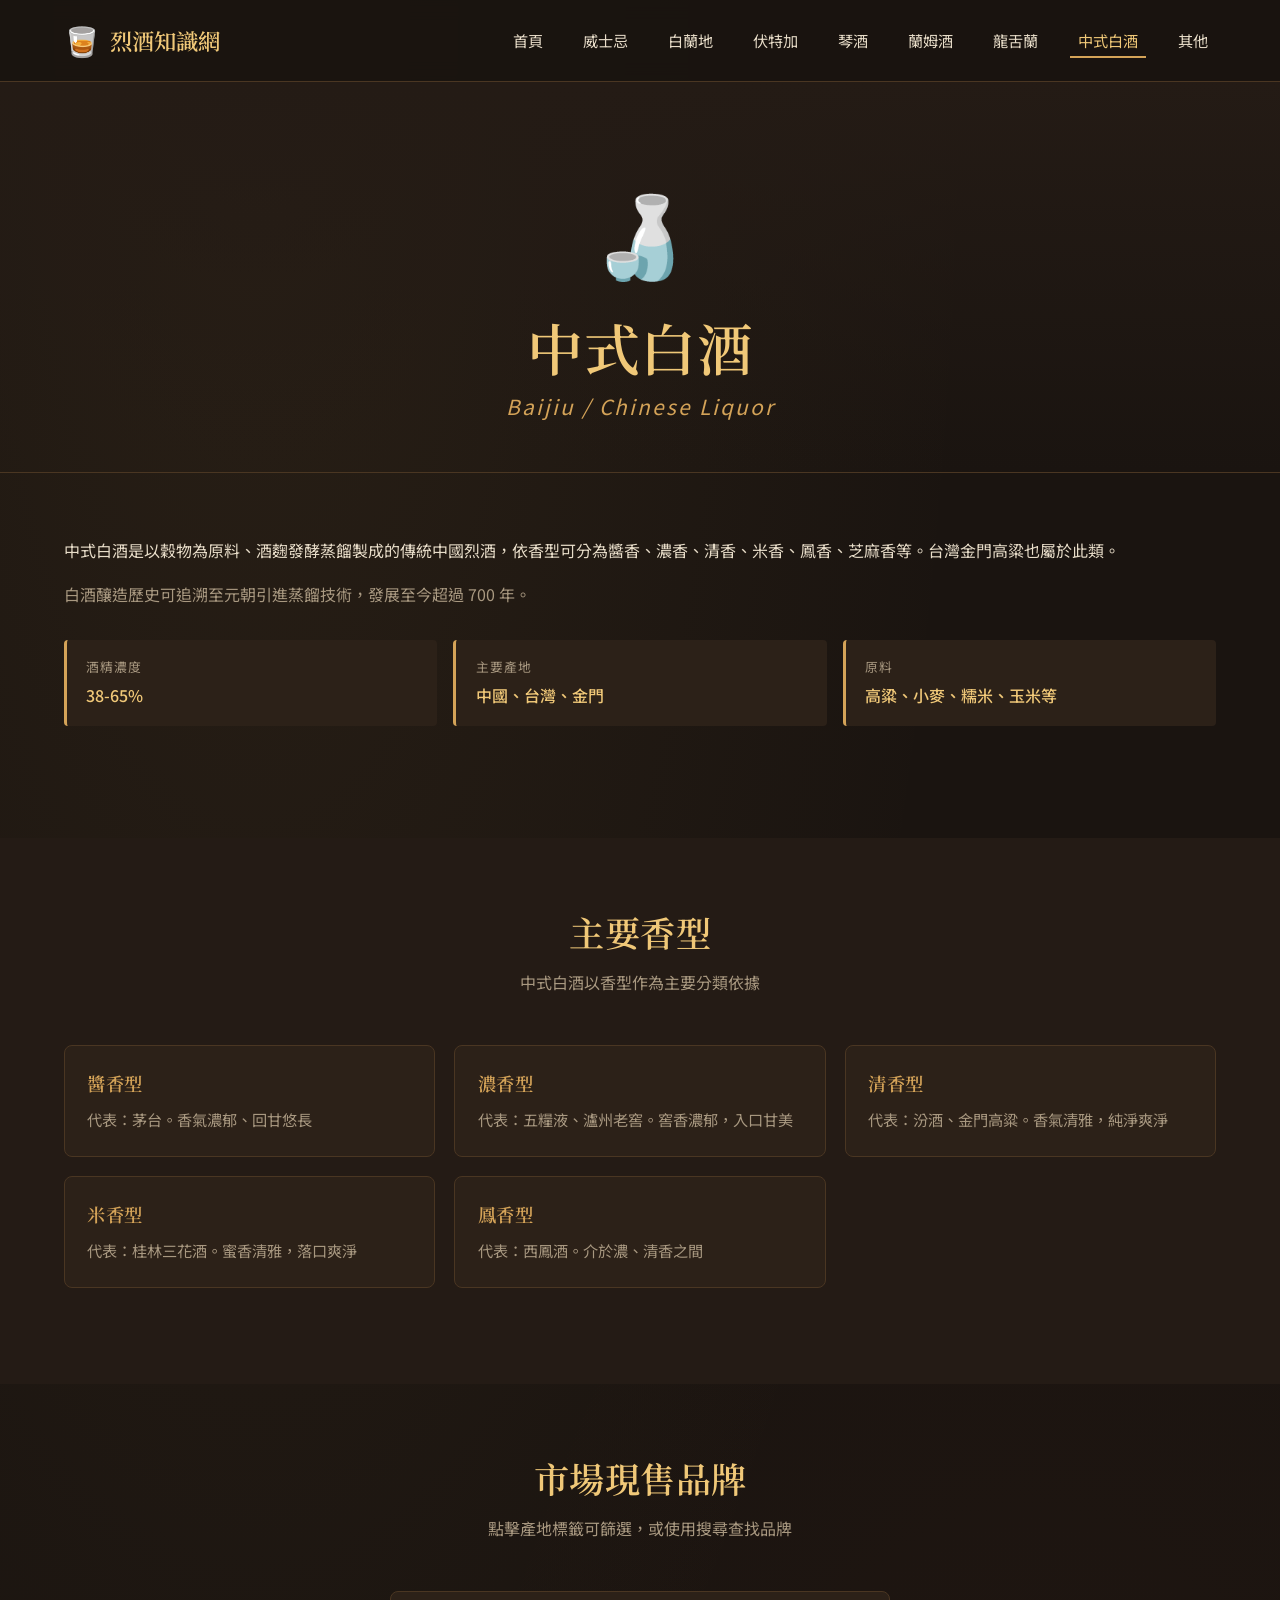
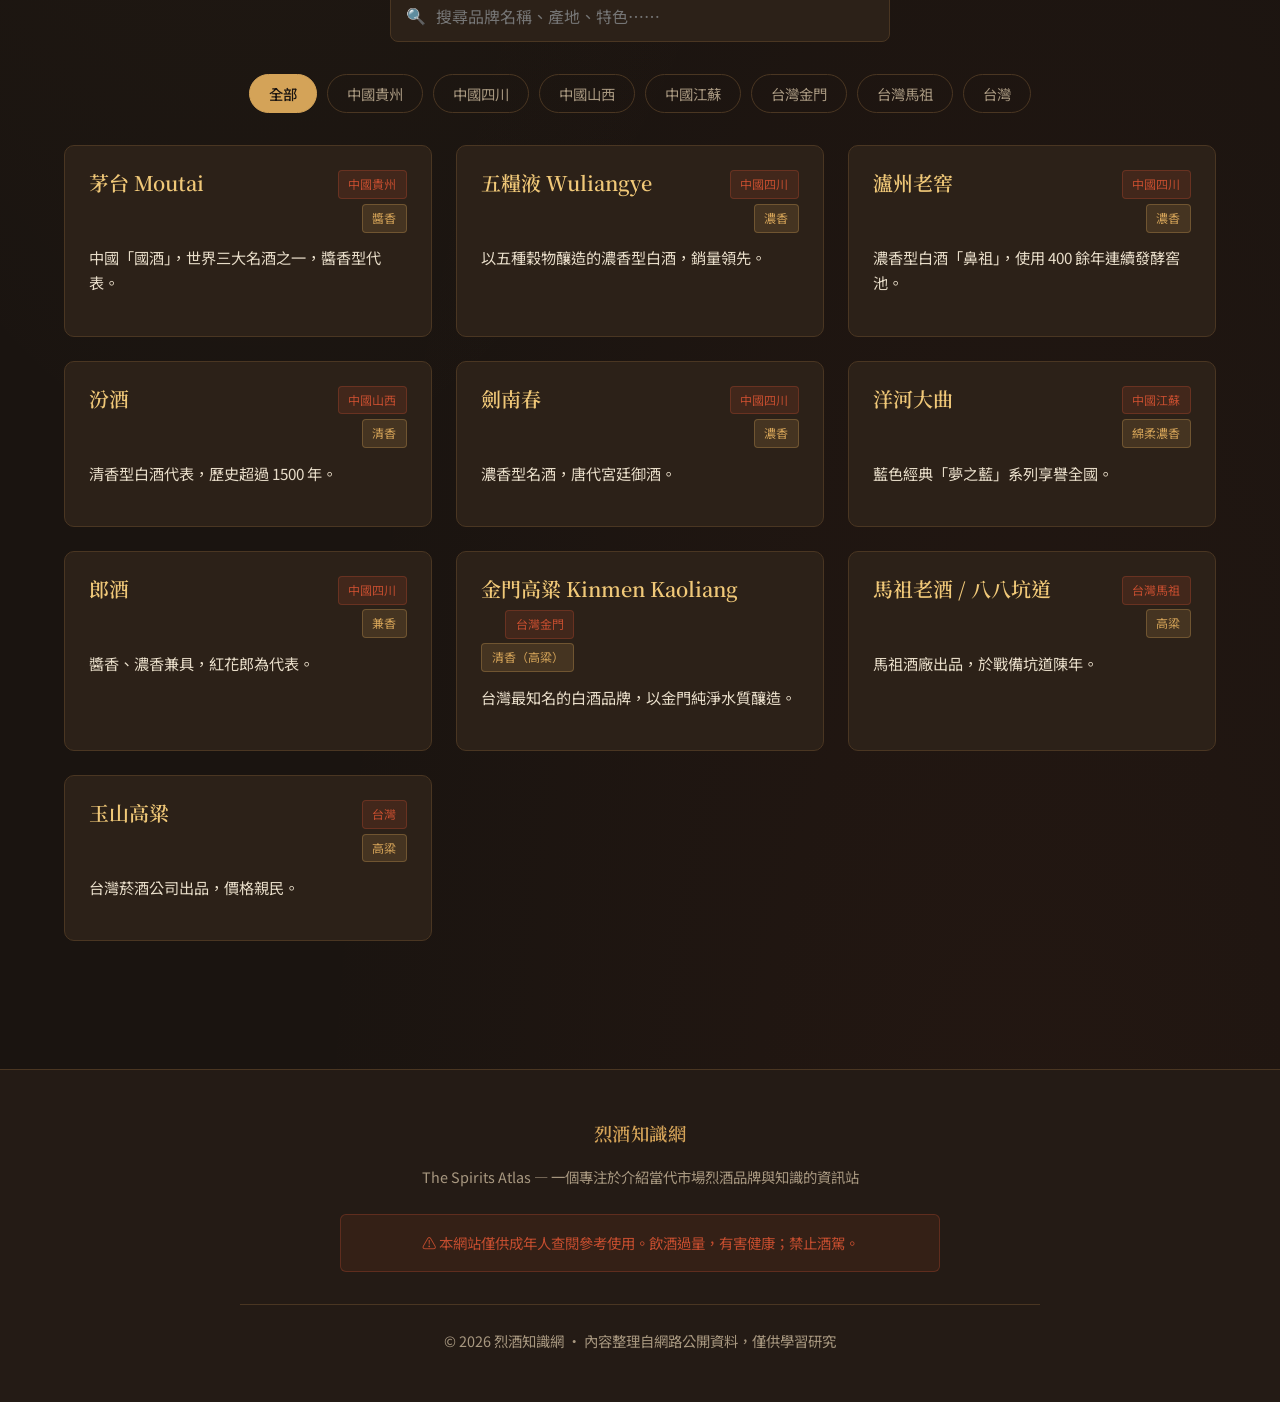
==== pages/baijiu.html @ 6955c588 "重構專案：將 Spring Boot 問卷系統改建為烈酒知識網站 - 移除原本的 Spring Boot 問卷系統 (Quest0618)，包括 Gradle 設定、Java 程式碼 - 改建為純靜態" ====
<!DOCTYPE html>
<html lang="zh-Hant">
<head>
  <meta charset="UTF-8">
  <meta name="viewport" content="width=device-width, initial-scale=1.0">
  <title>中式白酒 Baijiu | 烈酒知識網</title>
  <meta name="description" content="中式白酒完整指南：醬香、濃香、清香等香型，以及茅台、五糧液、金門高粱等品牌介紹。">
  <link rel="preconnect" href="https://fonts.googleapis.com">
  <link rel="preconnect" href="https://fonts.gstatic.com" crossorigin>
  <link href="https://fonts.googleapis.com/css2?family=Noto+Sans+TC:wght@400;500;700&family=Noto+Serif+TC:wght@500;600;700&display=swap" rel="stylesheet">
  <link rel="stylesheet" href="../css/style.css">
</head>
<body data-spirit="baijiu">

  <nav class="navbar">
    <div class="nav-container">
      <a href="../index.html" class="nav-logo">
        <span class="logo-icon">🥃</span>
        <span>烈酒知識網</span>
      </a>
      <ul class="nav-menu">
        <li><a href="../index.html">首頁</a></li>
        <li><a href="whisky.html">威士忌</a></li>
        <li><a href="brandy.html">白蘭地</a></li>
        <li><a href="vodka.html">伏特加</a></li>
        <li><a href="gin.html">琴酒</a></li>
        <li><a href="rum.html">蘭姆酒</a></li>
        <li><a href="tequila.html">龍舌蘭</a></li>
        <li><a href="baijiu.html">中式白酒</a></li>
        <li><a href="others.html">其他</a></li>
      </ul>
    </div>
  </nav>

  <header class="page-header" id="pageHeader"></header>

  <section class="section">
    <div class="container">
      <div id="description"></div>
      <div class="info-grid" id="infoGrid"></div>
    </div>
  </section>

  <section class="section" id="typesSection" style="background:var(--color-bg-soft);">
    <div class="container">
      <h2 class="section-title">主要香型</h2>
      <p class="section-subtitle">中式白酒以香型作為主要分類依據</p>
      <div class="types-list" id="typesList"></div>
    </div>
  </section>

  <section class="section">
    <div class="container">
      <h2 class="section-title">市場現售品牌</h2>
      <p class="section-subtitle">點擊產地標籤可篩選，或使用搜尋查找品牌</p>

      <div class="search-box">
        <input type="text" id="searchInput" placeholder="搜尋品牌名稱、產地、特色⋯⋯">
      </div>

      <div class="filter-bar" id="filterBar"></div>

      <div class="brands-grid" id="brandsGrid"></div>
    </div>
  </section>

  <footer class="footer">
    <div class="footer-content">
      <h4>烈酒知識網</h4>
      <p>The Spirits Atlas — 一個專注於介紹當代市場烈酒品牌與知識的資訊站</p>
      <div class="disclaimer">
        ⚠ 本網站僅供成年人查閱參考使用。飲酒過量，有害健康；禁止酒駕。
      </div>
      <div class="footer-bottom">
        <p>© 2026 烈酒知識網 · 內容整理自網路公開資料，僅供學習研究</p>
      </div>
    </div>
  </footer>

  <button class="back-to-top" id="backToTop" aria-label="返回頂部">↑</button>

  <script src="../data/spirits.js"></script>
  <script src="../js/main.js"></script>
</body>
</html>
---- css/style.css ----
/* ============================================
   烈酒知識網 - 主樣式表
   風格：深色復古、琥珀金色調，呈現精品酒類氛圍
   ============================================ */

:root {
  --color-bg: #1a1410;
  --color-bg-soft: #241b15;
  --color-card: #2c2118;
  --color-card-hover: #36281d;
  --color-border: #4a3622;
  --color-amber: #d4a358;
  --color-amber-light: #f0c878;
  --color-amber-dark: #a17a3b;
  --color-text: #e8ddc9;
  --color-text-muted: #a89880;
  --color-accent: #c44d2f;
  --shadow-soft: 0 4px 20px rgba(0, 0, 0, 0.4);
  --shadow-strong: 0 10px 40px rgba(0, 0, 0, 0.6);
  --font-serif: "Noto Serif TC", "Georgia", serif;
  --font-sans: "Noto Sans TC", "Helvetica Neue", Arial, sans-serif;
}

* {
  margin: 0;
  padding: 0;
  box-sizing: border-box;
}

html {
  scroll-behavior: smooth;
}

body {
  font-family: var(--font-sans);
  background-color: var(--color-bg);
  background-image:
    radial-gradient(at 20% 0%, rgba(212, 163, 88, 0.08) 0px, transparent 50%),
    radial-gradient(at 80% 100%, rgba(196, 77, 47, 0.06) 0px, transparent 50%);
  color: var(--color-text);
  line-height: 1.7;
  min-height: 100vh;
}

/* ============================================
   排版
   ============================================ */
h1, h2, h3, h4 {
  font-family: var(--font-serif);
  font-weight: 600;
  color: var(--color-amber-light);
  letter-spacing: 0.5px;
}

h1 { font-size: clamp(2rem, 5vw, 3.5rem); line-height: 1.2; }
h2 { font-size: clamp(1.5rem, 3vw, 2.2rem); margin-bottom: 1rem; }
h3 { font-size: 1.4rem; margin-bottom: 0.5rem; }
h4 { font-size: 1.15rem; color: var(--color-amber); }

p { margin-bottom: 1rem; color: var(--color-text); }

a {
  color: var(--color-amber);
  text-decoration: none;
  transition: color 0.3s ease;
}

a:hover { color: var(--color-amber-light); }

/* ============================================
   頂部導覽列
   ============================================ */
.navbar {
  position: sticky;
  top: 0;
  z-index: 100;
  background: rgba(26, 20, 16, 0.92);
  backdrop-filter: blur(10px);
  border-bottom: 1px solid var(--color-border);
  padding: 1rem 0;
}

.nav-container {
  max-width: 1200px;
  margin: 0 auto;
  padding: 0 1.5rem;
  display: flex;
  justify-content: space-between;
  align-items: center;
  flex-wrap: wrap;
  gap: 1rem;
}

.nav-logo {
  display: flex;
  align-items: center;
  gap: 0.6rem;
  font-family: var(--font-serif);
  font-size: 1.4rem;
  font-weight: 600;
  color: var(--color-amber-light);
}

.nav-logo .logo-icon {
  font-size: 1.8rem;
}

.nav-menu {
  display: flex;
  gap: 1.5rem;
  list-style: none;
  flex-wrap: wrap;
}

.nav-menu a {
  color: var(--color-text);
  font-size: 0.95rem;
  padding: 0.3rem 0.5rem;
  border-bottom: 2px solid transparent;
  transition: all 0.3s ease;
}

.nav-menu a:hover,
.nav-menu a.active {
  color: var(--color-amber-light);
  border-bottom-color: var(--color-amber);
}

/* ============================================
   英雄區塊（首頁）
   ============================================ */
.hero {
  padding: 6rem 1.5rem 4rem;
  text-align: center;
  max-width: 1100px;
  margin: 0 auto;
}

.hero-subtitle {
  display: inline-block;
  color: var(--color-amber);
  font-size: 0.9rem;
  letter-spacing: 3px;
  text-transform: uppercase;
  margin-bottom: 1rem;
}

.hero h1 {
  margin-bottom: 1.5rem;
}

.hero-divider {
  width: 80px;
  height: 2px;
  background: linear-gradient(90deg, transparent, var(--color-amber), transparent);
  margin: 1.5rem auto;
}

.hero-description {
  font-size: 1.1rem;
  max-width: 720px;
  margin: 0 auto;
  color: var(--color-text-muted);
}

/* ============================================
   通用容器
   ============================================ */
.container {
  max-width: 1200px;
  margin: 0 auto;
  padding: 0 1.5rem;
}

.section {
  padding: 4rem 1.5rem;
}

.section-title {
  text-align: center;
  margin-bottom: 0.5rem;
}

.section-subtitle {
  text-align: center;
  color: var(--color-text-muted);
  margin-bottom: 3rem;
}

/* ============================================
   類別卡片網格（首頁）
   ============================================ */
.category-grid {
  display: grid;
  grid-template-columns: repeat(auto-fit, minmax(280px, 1fr));
  gap: 1.8rem;
  max-width: 1200px;
  margin: 0 auto;
}

.category-card {
  background: linear-gradient(145deg, var(--color-card), var(--color-bg-soft));
  border: 1px solid var(--color-border);
  border-radius: 12px;
  padding: 2.2rem 1.8rem;
  text-align: center;
  cursor: pointer;
  transition: all 0.4s cubic-bezier(0.2, 0.8, 0.2, 1);
  display: block;
  color: var(--color-text);
  position: relative;
  overflow: hidden;
}

.category-card::before {
  content: '';
  position: absolute;
  top: 0;
  left: -100%;
  width: 100%;
  height: 100%;
  background: linear-gradient(90deg, transparent, rgba(212, 163, 88, 0.08), transparent);
  transition: left 0.6s ease;
}

.category-card:hover::before {
  left: 100%;
}

.category-card:hover {
  transform: translateY(-6px);
  border-color: var(--color-amber);
  box-shadow: var(--shadow-strong);
}

.category-icon {
  font-size: 3.5rem;
  margin-bottom: 1rem;
  display: block;
}

.category-card h3 {
  color: var(--color-amber-light);
  font-size: 1.5rem;
  margin-bottom: 0.3rem;
}

.category-card .category-en {
  color: var(--color-text-muted);
  font-style: italic;
  font-size: 0.9rem;
  margin-bottom: 1rem;
  display: block;
}

.category-card p {
  font-size: 0.95rem;
  color: var(--color-text);
  margin-bottom: 0;
}

/* ============================================
   詳細頁面 - 頁首
   ============================================ */
.page-header {
  text-align: center;
  padding: 5rem 1.5rem 3rem;
  border-bottom: 1px solid var(--color-border);
  background: linear-gradient(180deg, var(--color-bg-soft) 0%, transparent 100%);
}

.page-header .icon-large {
  font-size: 5rem;
  display: block;
  margin-bottom: 1rem;
}

.page-header h1 {
  margin-bottom: 0.5rem;
}

.page-header .name-en {
  color: var(--color-amber);
  font-style: italic;
  font-size: 1.3rem;
  letter-spacing: 2px;
}

/* ============================================
   資料表格
   ============================================ */
.info-grid {
  display: grid;
  grid-template-columns: repeat(auto-fit, minmax(220px, 1fr));
  gap: 1rem;
  margin: 2rem 0 3rem;
}

.info-cell {
  background: var(--color-card);
  border-left: 3px solid var(--color-amber);
  padding: 1rem 1.2rem;
  border-radius: 4px;
}

.info-cell .label {
  font-size: 0.8rem;
  color: var(--color-text-muted);
  text-transform: uppercase;
  letter-spacing: 1px;
  margin-bottom: 0.3rem;
}

.info-cell .value {
  color: var(--color-amber-light);
  font-weight: 500;
  font-size: 1rem;
}

/* ============================================
   類型/品牌列表
   ============================================ */
.types-list {
  display: grid;
  grid-template-columns: repeat(auto-fit, minmax(280px, 1fr));
  gap: 1.2rem;
  margin: 2rem 0;
}

.type-item {
  background: var(--color-card);
  border: 1px solid var(--color-border);
  border-radius: 8px;
  padding: 1.4rem;
  transition: all 0.3s ease;
}

.type-item:hover {
  border-color: var(--color-amber);
  transform: translateY(-2px);
}

.type-item h4 {
  margin-bottom: 0.5rem;
}

.type-item p {
  margin-bottom: 0;
  font-size: 0.95rem;
  color: var(--color-text-muted);
}

/* ============================================
   品牌卡片
   ============================================ */
.brands-section {
  margin-top: 3rem;
}

.brands-grid {
  display: grid;
  grid-template-columns: repeat(auto-fill, minmax(300px, 1fr));
  gap: 1.5rem;
  margin-top: 2rem;
}

.brand-card {
  background: var(--color-card);
  border: 1px solid var(--color-border);
  border-radius: 10px;
  padding: 1.5rem;
  transition: all 0.3s ease;
  position: relative;
}

.brand-card:hover {
  background: var(--color-card-hover);
  border-color: var(--color-amber);
  transform: translateY(-3px);
  box-shadow: var(--shadow-soft);
}

.brand-card-header {
  display: flex;
  justify-content: space-between;
  align-items: flex-start;
  margin-bottom: 0.8rem;
  gap: 0.5rem;
  flex-wrap: wrap;
}

.brand-name {
  color: var(--color-amber-light);
  font-family: var(--font-serif);
  font-size: 1.25rem;
  font-weight: 600;
  line-height: 1.3;
}

.brand-tags {
  display: flex;
  flex-direction: column;
  gap: 0.3rem;
  align-items: flex-end;
}

.brand-tag {
  background: rgba(212, 163, 88, 0.15);
  color: var(--color-amber);
  font-size: 0.75rem;
  padding: 0.2rem 0.6rem;
  border-radius: 4px;
  border: 1px solid rgba(212, 163, 88, 0.3);
  white-space: nowrap;
}

.brand-tag.country {
  background: rgba(196, 77, 47, 0.15);
  color: var(--color-accent);
  border-color: rgba(196, 77, 47, 0.3);
}

.brand-desc {
  font-size: 0.95rem;
  color: var(--color-text);
  line-height: 1.65;
}

/* ============================================
   篩選/搜尋區
   ============================================ */
.filter-bar {
  display: flex;
  flex-wrap: wrap;
  gap: 0.6rem;
  justify-content: center;
  margin: 2rem 0;
}

.filter-btn {
  background: transparent;
  border: 1px solid var(--color-border);
  color: var(--color-text-muted);
  padding: 0.5rem 1.2rem;
  border-radius: 20px;
  cursor: pointer;
  font-size: 0.9rem;
  font-family: inherit;
  transition: all 0.3s ease;
}

.filter-btn:hover {
  border-color: var(--color-amber);
  color: var(--color-amber-light);
}

.filter-btn.active {
  background: var(--color-amber);
  color: var(--color-bg);
  border-color: var(--color-amber);
  font-weight: 500;
}

.search-box {
  max-width: 500px;
  margin: 0 auto 2rem;
  position: relative;
}

.search-box input {
  width: 100%;
  background: var(--color-card);
  border: 1px solid var(--color-border);
  color: var(--color-text);
  padding: 0.8rem 1rem 0.8rem 2.8rem;
  border-radius: 8px;
  font-family: inherit;
  font-size: 1rem;
  transition: border-color 0.3s ease;
}

.search-box input:focus {
  outline: none;
  border-color: var(--color-amber);
}

.search-box::before {
  content: '🔍';
  position: absolute;
  left: 1rem;
  top: 50%;
  transform: translateY(-50%);
  pointer-events: none;
}

/* ============================================
   等級表（白蘭地）
   ============================================ */
.grade-table {
  width: 100%;
  border-collapse: collapse;
  margin: 2rem 0;
  background: var(--color-card);
  border-radius: 8px;
  overflow: hidden;
}

.grade-table th,
.grade-table td {
  padding: 1rem 1.2rem;
  text-align: left;
  border-bottom: 1px solid var(--color-border);
}

.grade-table th {
  background: var(--color-bg-soft);
  color: var(--color-amber);
  font-weight: 600;
  letter-spacing: 1px;
}

.grade-table td {
  color: var(--color-text);
}

.grade-table tr:last-child td {
  border-bottom: none;
}

.grade-table tr:hover td {
  background: var(--color-card-hover);
}

/* ============================================
   提示橫幅
   ============================================ */
.notice-banner {
  background: linear-gradient(90deg, rgba(196, 77, 47, 0.1), rgba(212, 163, 88, 0.05));
  border-left: 4px solid var(--color-accent);
  padding: 1rem 1.5rem;
  border-radius: 6px;
  margin: 2rem 0;
  font-size: 0.95rem;
  color: var(--color-text);
}

.notice-banner strong {
  color: var(--color-accent);
}

/* ============================================
   頁尾
   ============================================ */
.footer {
  background: var(--color-bg-soft);
  border-top: 1px solid var(--color-border);
  padding: 3rem 1.5rem 2rem;
  margin-top: 4rem;
  text-align: center;
}

.footer-content {
  max-width: 800px;
  margin: 0 auto;
}

.footer h4 {
  margin-bottom: 1rem;
}

.footer p {
  color: var(--color-text-muted);
  font-size: 0.9rem;
}

.footer .disclaimer {
  background: rgba(196, 77, 47, 0.1);
  border: 1px solid rgba(196, 77, 47, 0.3);
  border-radius: 6px;
  padding: 1rem;
  margin: 1.5rem auto;
  max-width: 600px;
  color: var(--color-accent);
  font-size: 0.9rem;
}

.footer-bottom {
  margin-top: 2rem;
  padding-top: 1.5rem;
  border-top: 1px solid var(--color-border);
  font-size: 0.85rem;
  color: var(--color-text-muted);
}

/* ============================================
   響應式
   ============================================ */
@media (max-width: 768px) {
  .nav-menu {
    gap: 0.8rem;
    font-size: 0.85rem;
  }
  .nav-menu a {
    font-size: 0.85rem;
  }
  .nav-logo { font-size: 1.2rem; }
  .hero { padding: 3rem 1rem 2rem; }
  .brands-grid {
    grid-template-columns: 1fr;
  }
  .info-grid {
    grid-template-columns: 1fr;
  }
}

/* ============================================
   動畫
   ============================================ */
@keyframes fadeIn {
  from {
    opacity: 0;
    transform: translateY(20px);
  }
  to {
    opacity: 1;
    transform: translateY(0);
  }
}

.fade-in {
  animation: fadeIn 0.6s ease-out;
}

.fade-in-delay-1 { animation-delay: 0.1s; animation-fill-mode: both; }
.fade-in-delay-2 { animation-delay: 0.2s; animation-fill-mode: both; }
.fade-in-delay-3 { animation-delay: 0.3s; animation-fill-mode: both; }

/* ============================================
   返回頂部按鈕
   ============================================ */
.back-to-top {
  position: fixed;
  bottom: 2rem;
  right: 2rem;
  width: 48px;
  height: 48px;
  background: var(--color-amber);
  color: var(--color-bg);
  border: none;
  border-radius: 50%;
  cursor: pointer;
  font-size: 1.3rem;
  opacity: 0;
  pointer-events: none;
  transition: all 0.3s ease;
  box-shadow: var(--shadow-soft);
  z-index: 99;
}

.back-to-top.visible {
  opacity: 1;
  pointer-events: auto;
}

.back-to-top:hover {
  background: var(--color-amber-light);
  transform: translateY(-3px);
}
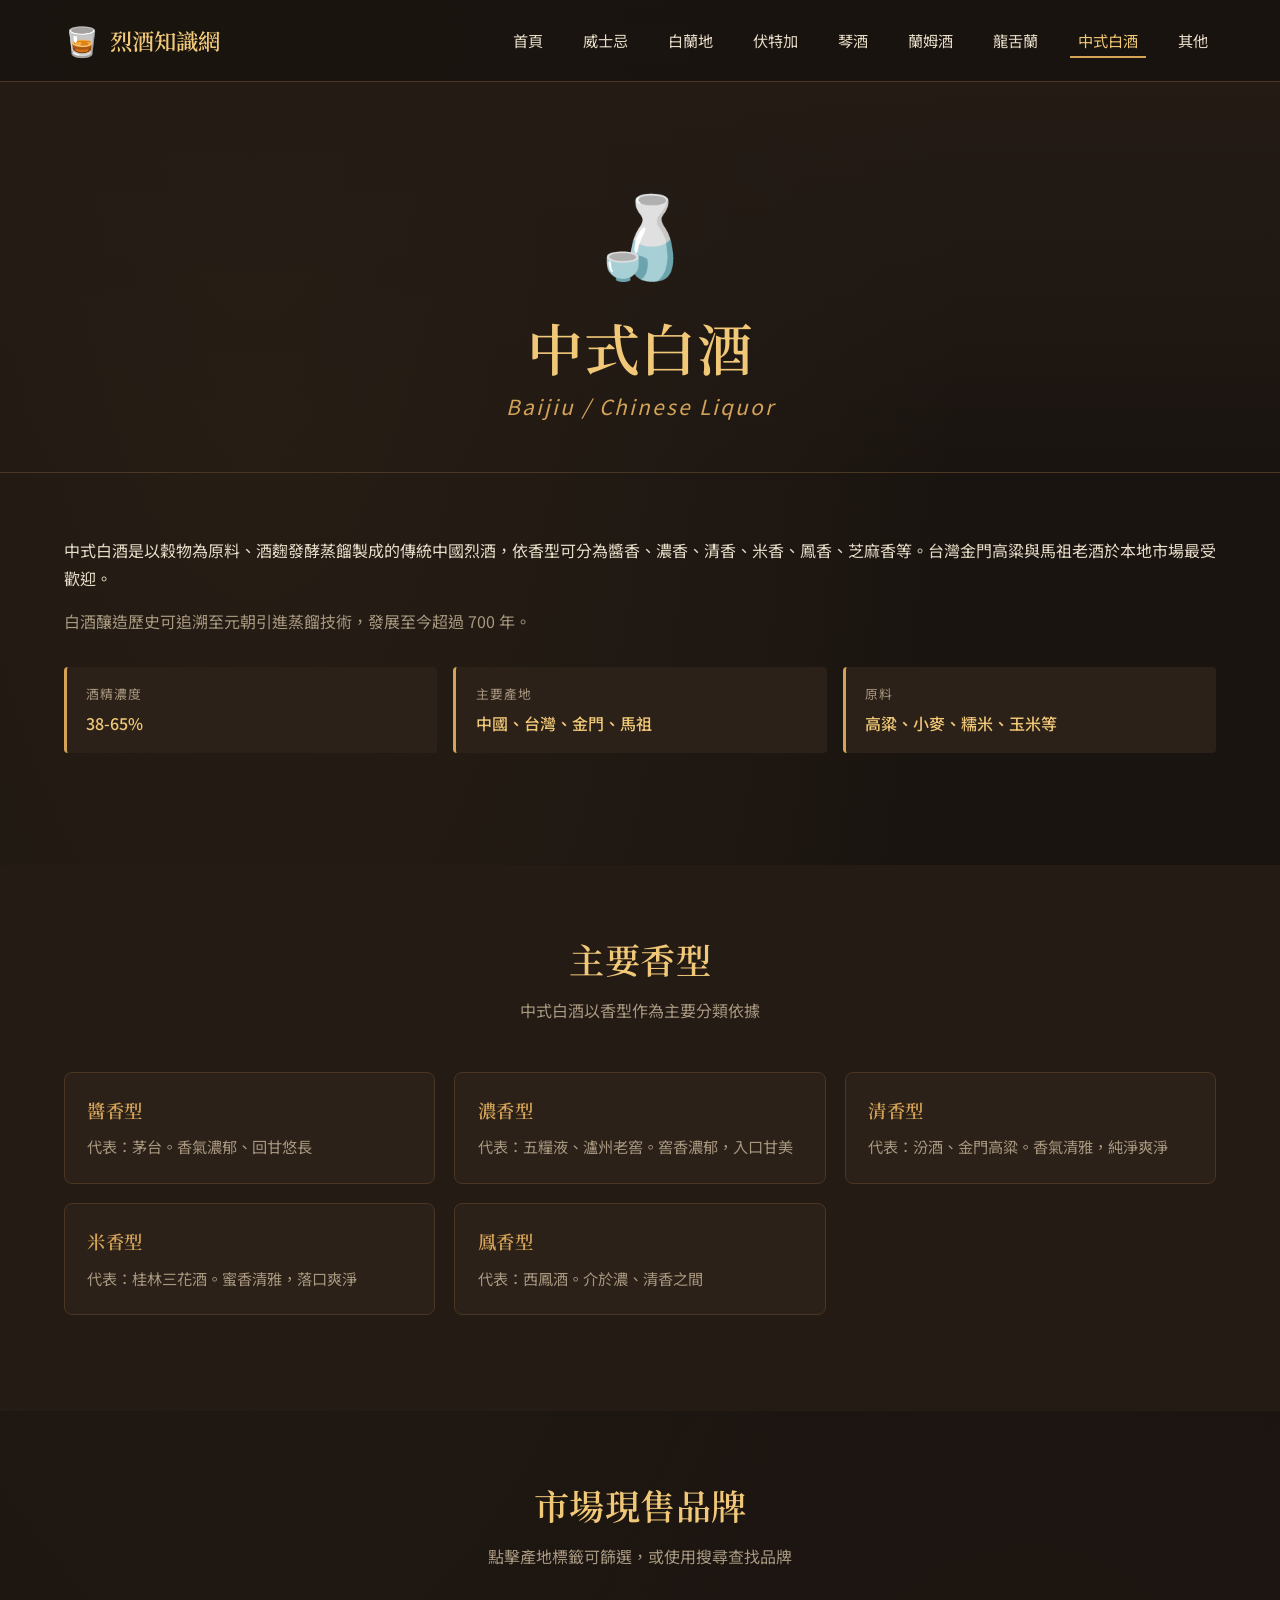
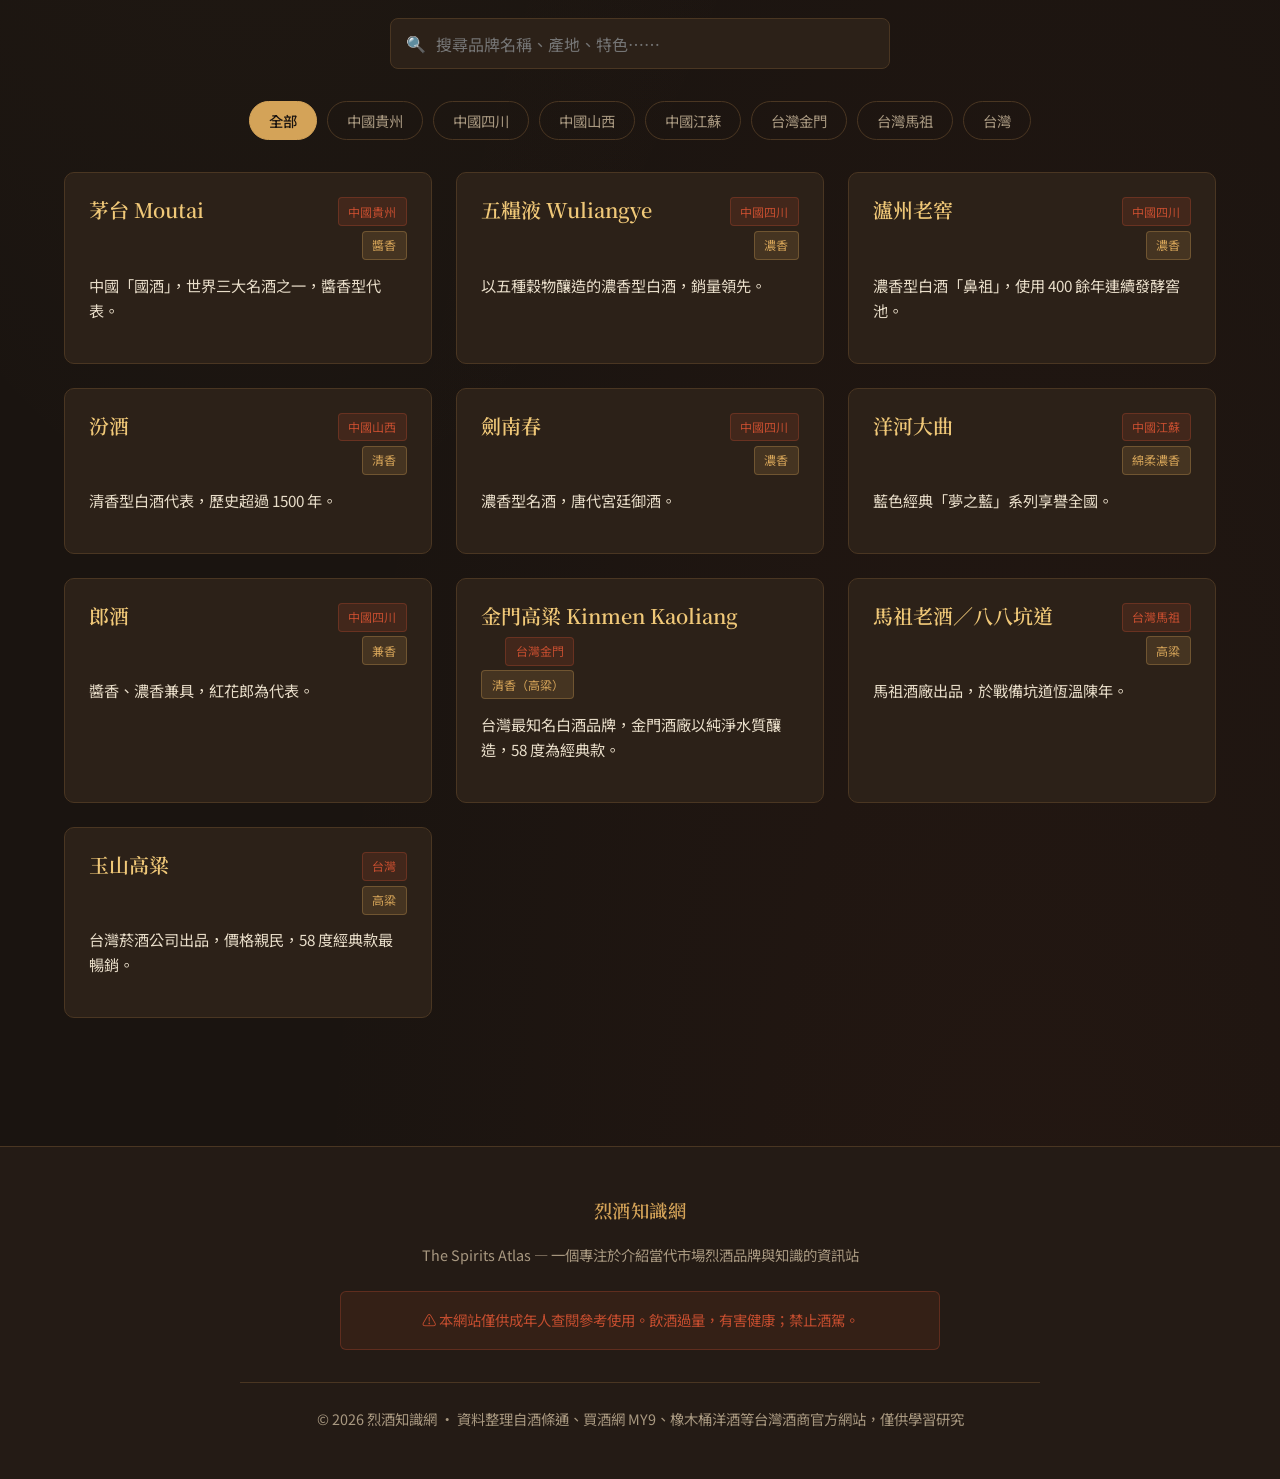
==== commit 2252ef80: "依台灣酒商網站資料補強烈酒品牌清單 資料來源：酒條通 609、買酒網 MY9、橡木桶洋酒 drinks.com.tw、酒如坊等 台灣主要酒類零售商官方網站。  主要新增/更新： - 威士忌：新增蘇格登" ====
--- a/pages/baijiu.html
+++ b/pages/baijiu.html
@@ -72,7 +72,7 @@
         ⚠ 本網站僅供成年人查閱參考使用。飲酒過量，有害健康；禁止酒駕。
       </div>
       <div class="footer-bottom">
-        <p>© 2026 烈酒知識網 · 內容整理自網路公開資料，僅供學習研究</p>
+        <p>© 2026 烈酒知識網 · 資料整理自酒條通、買酒網 MY9、橡木桶洋酒等台灣酒商官方網站，僅供學習研究</p>
       </div>
     </div>
   </footer>
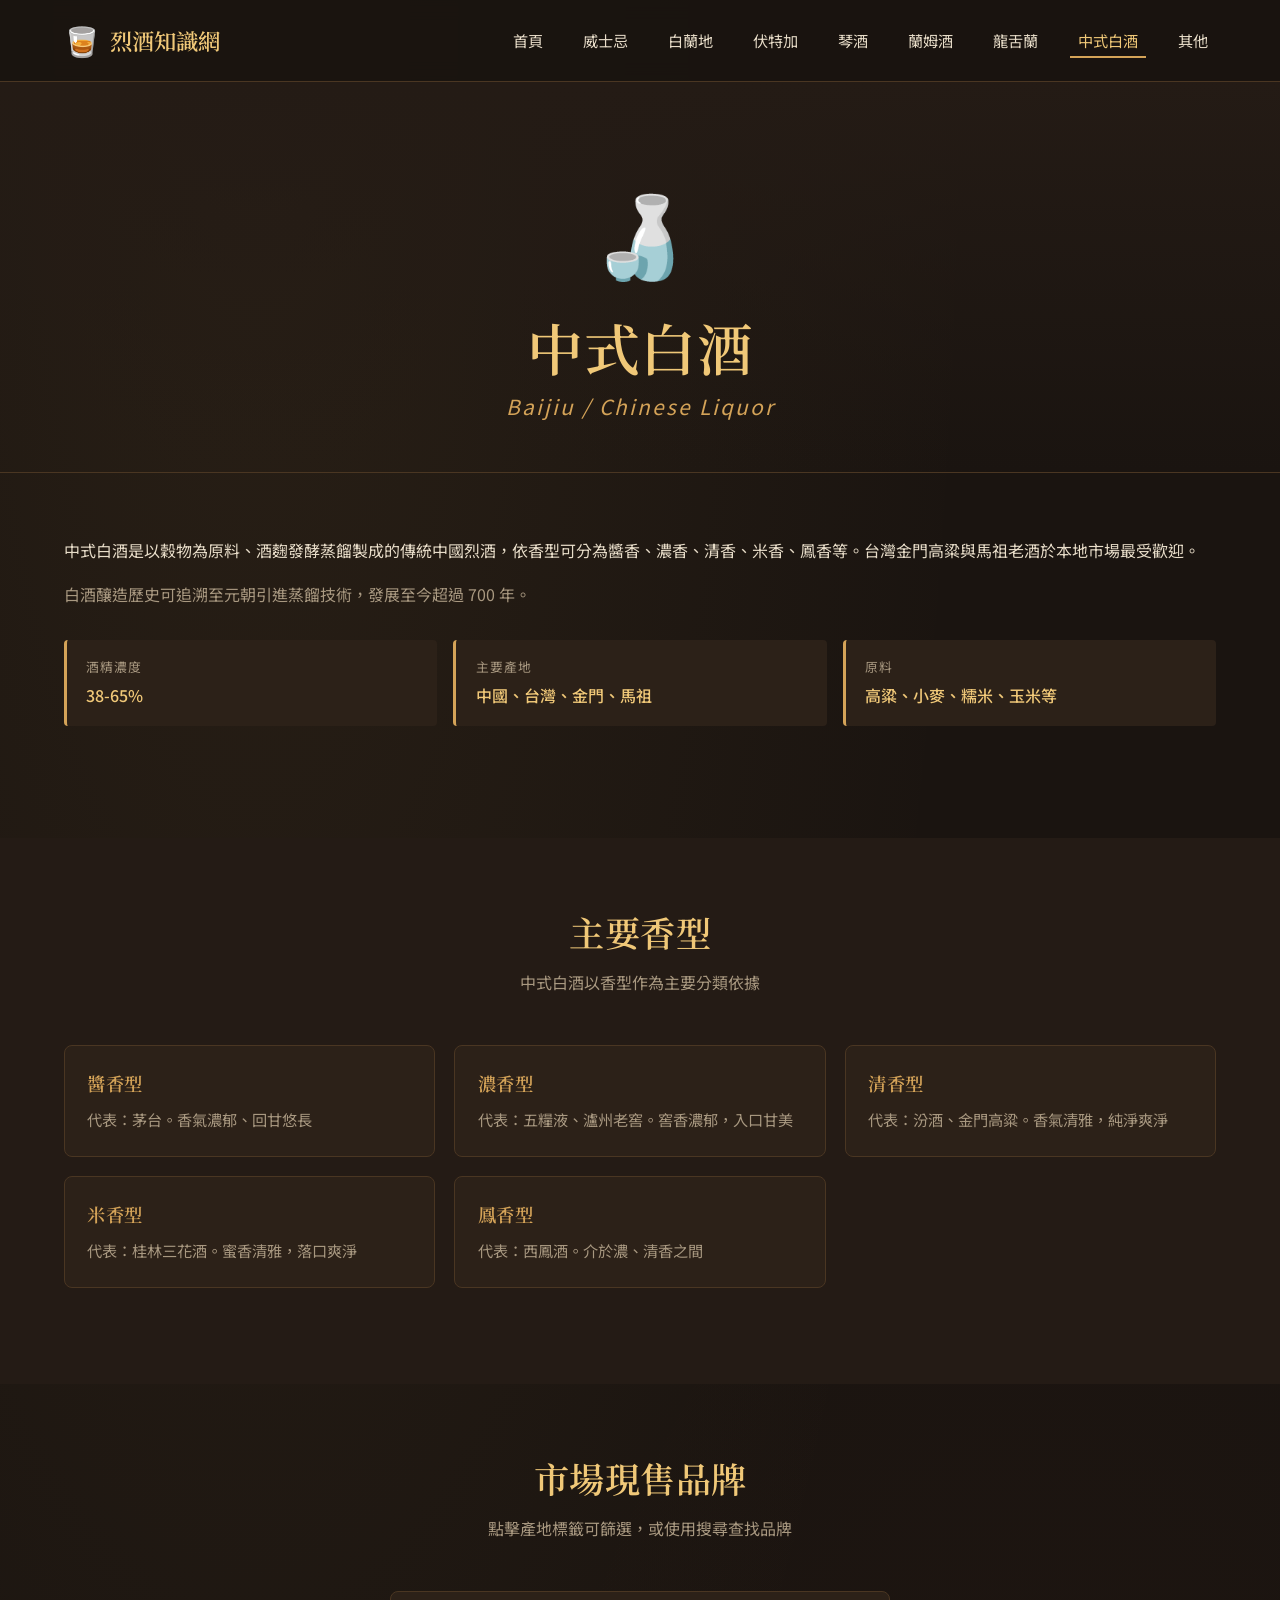
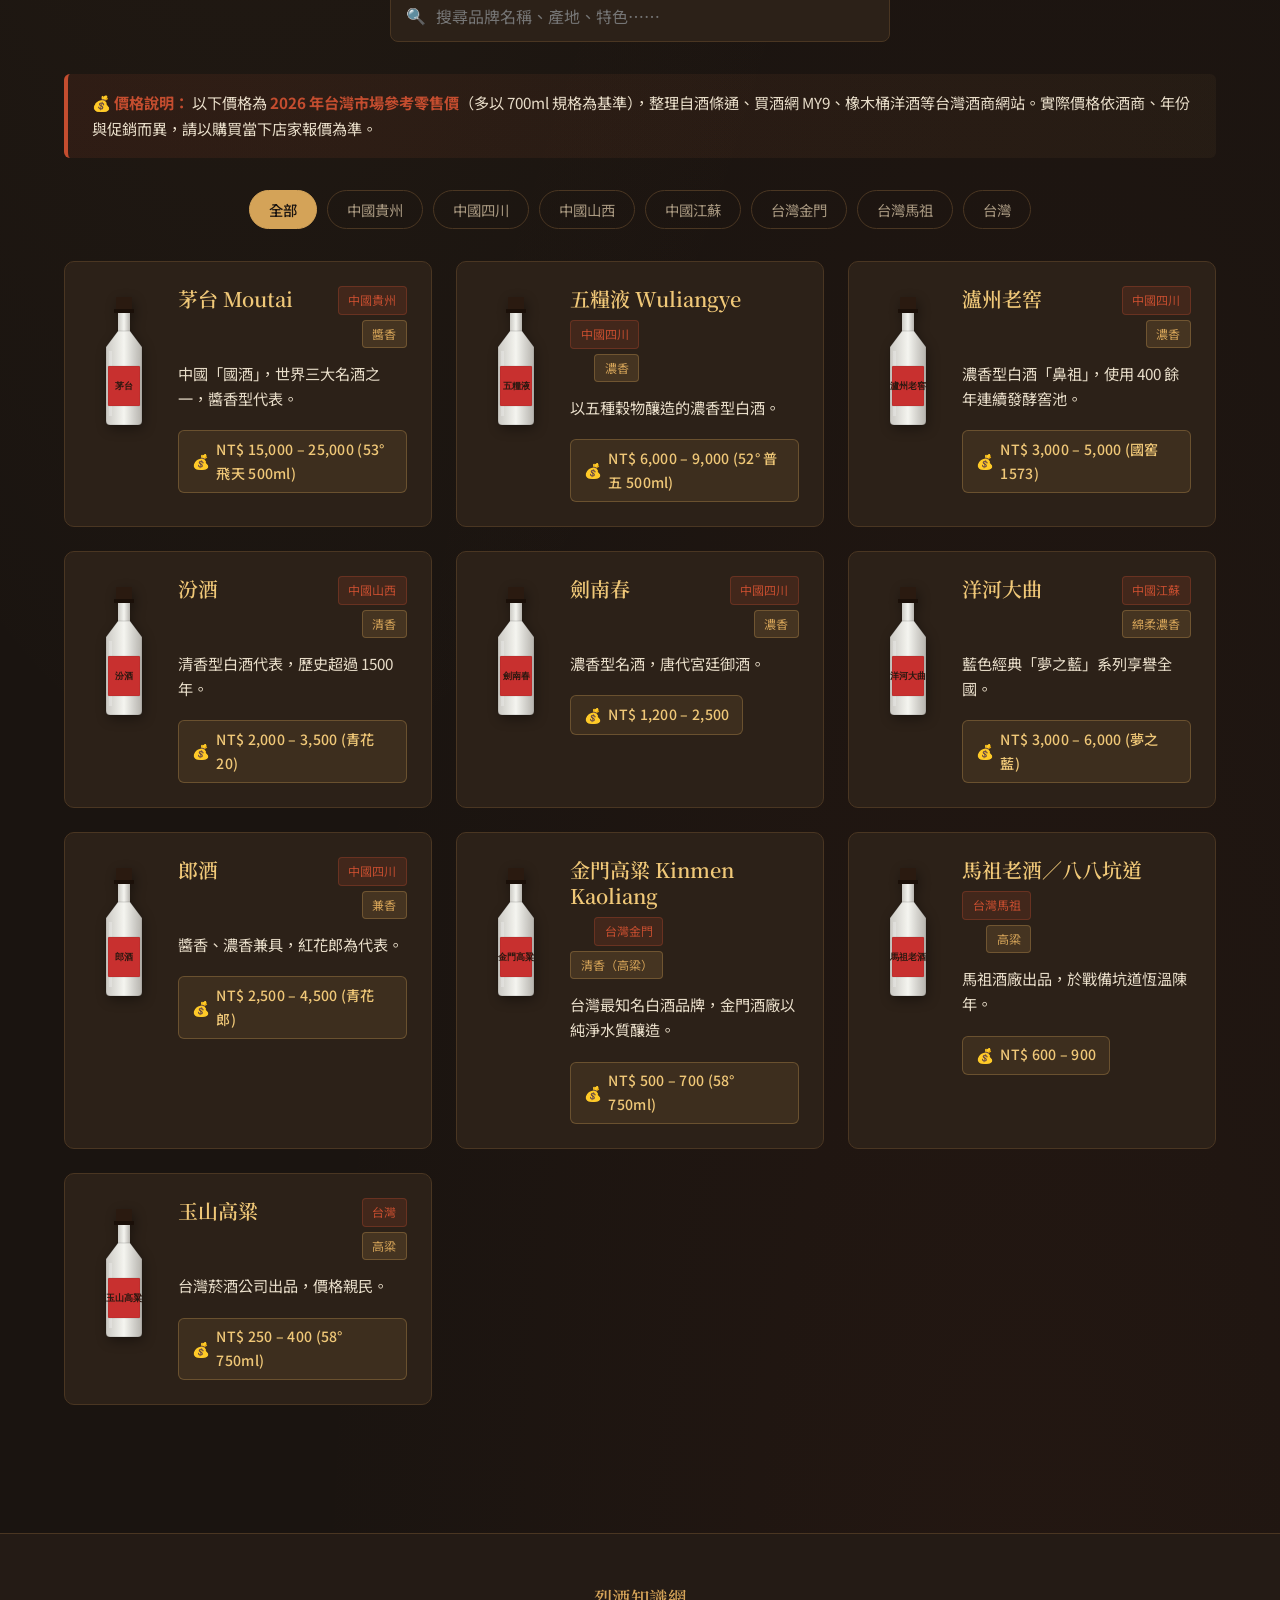
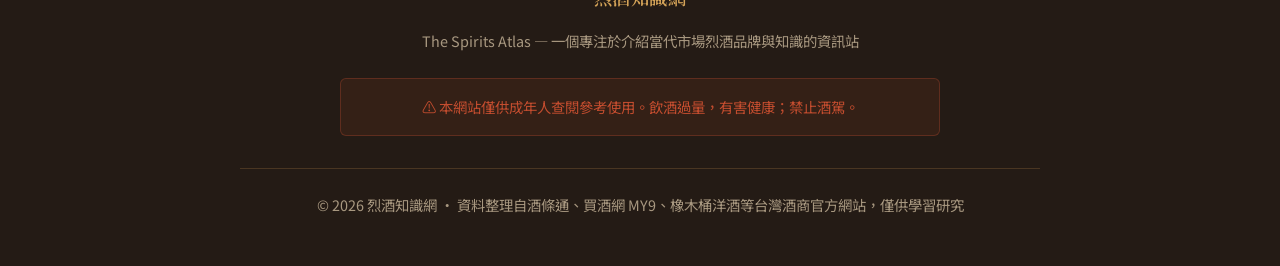
==== commit e84e1b1e: "新增 SVG 酒瓶圖示與台灣市場參考價格 - 為每個品牌加上 SVG 酒瓶圖示，依酒類使用不同瓶身與標籤色：   威士忌：琥珀棕 / 白蘭地：酒紅 / 伏特加：透銀 / 琴酒：草綠   蘭姆酒：焦糖棕" ====
--- a/pages/baijiu.html
+++ b/pages/baijiu.html
@@ -58,6 +58,11 @@
         <input type="text" id="searchInput" placeholder="搜尋品牌名稱、產地、特色⋯⋯">
       </div>
 
+      <div class="notice-banner" style="margin-bottom:1rem;">
+        <strong>💰 價格說明：</strong>
+        以下價格為 <strong>2026 年台灣市場參考零售價</strong>（多以 700ml 規格為基準），整理自酒條通、買酒網 MY9、橡木桶洋酒等台灣酒商網站。實際價格依酒商、年份與促銷而異，請以購買當下店家報價為準。
+      </div>
+
       <div class="filter-bar" id="filterBar"></div>
 
       <div class="brands-grid" id="brandsGrid"></div>
--- a/css/style.css
+++ b/css/style.css
@@ -371,6 +371,10 @@
   padding: 1.5rem;
   transition: all 0.3s ease;
   position: relative;
+  display: grid;
+  grid-template-columns: 70px 1fr;
+  gap: 1.2rem;
+  align-items: start;
 }
 
 .brand-card:hover {
@@ -378,6 +382,28 @@
   border-color: var(--color-amber);
   transform: translateY(-3px);
   box-shadow: var(--shadow-soft);
+}
+
+.brand-bottle {
+  display: flex;
+  align-items: center;
+  justify-content: center;
+  padding-top: 0.3rem;
+}
+
+.bottle-svg {
+  width: 60px;
+  height: 140px;
+  filter: drop-shadow(2px 4px 6px rgba(0, 0, 0, 0.4));
+  transition: transform 0.3s ease;
+}
+
+.brand-card:hover .bottle-svg {
+  transform: translateY(-4px) rotate(-2deg);
+}
+
+.brand-info {
+  min-width: 0;
 }
 
 .brand-card-header {
@@ -424,6 +450,29 @@
   font-size: 0.95rem;
   color: var(--color-text);
   line-height: 1.65;
+  margin-bottom: 0.8rem;
+}
+
+.brand-price {
+  display: inline-flex;
+  align-items: center;
+  gap: 0.4rem;
+  background: rgba(212, 163, 88, 0.1);
+  border: 1px solid rgba(212, 163, 88, 0.3);
+  padding: 0.4rem 0.8rem;
+  border-radius: 6px;
+  font-size: 0.88rem;
+  color: var(--color-amber-light);
+  font-weight: 500;
+  margin-top: 0.4rem;
+}
+
+.price-icon {
+  font-size: 0.9rem;
+}
+
+.price-text {
+  letter-spacing: 0.3px;
 }
 
 /* ============================================
@@ -607,6 +656,15 @@
   .hero { padding: 3rem 1rem 2rem; }
   .brands-grid {
     grid-template-columns: 1fr;
+  }
+  .brand-card {
+    grid-template-columns: 56px 1fr;
+    gap: 0.8rem;
+    padding: 1.2rem;
+  }
+  .bottle-svg {
+    width: 50px;
+    height: 116px;
   }
   .info-grid {
     grid-template-columns: 1fr;
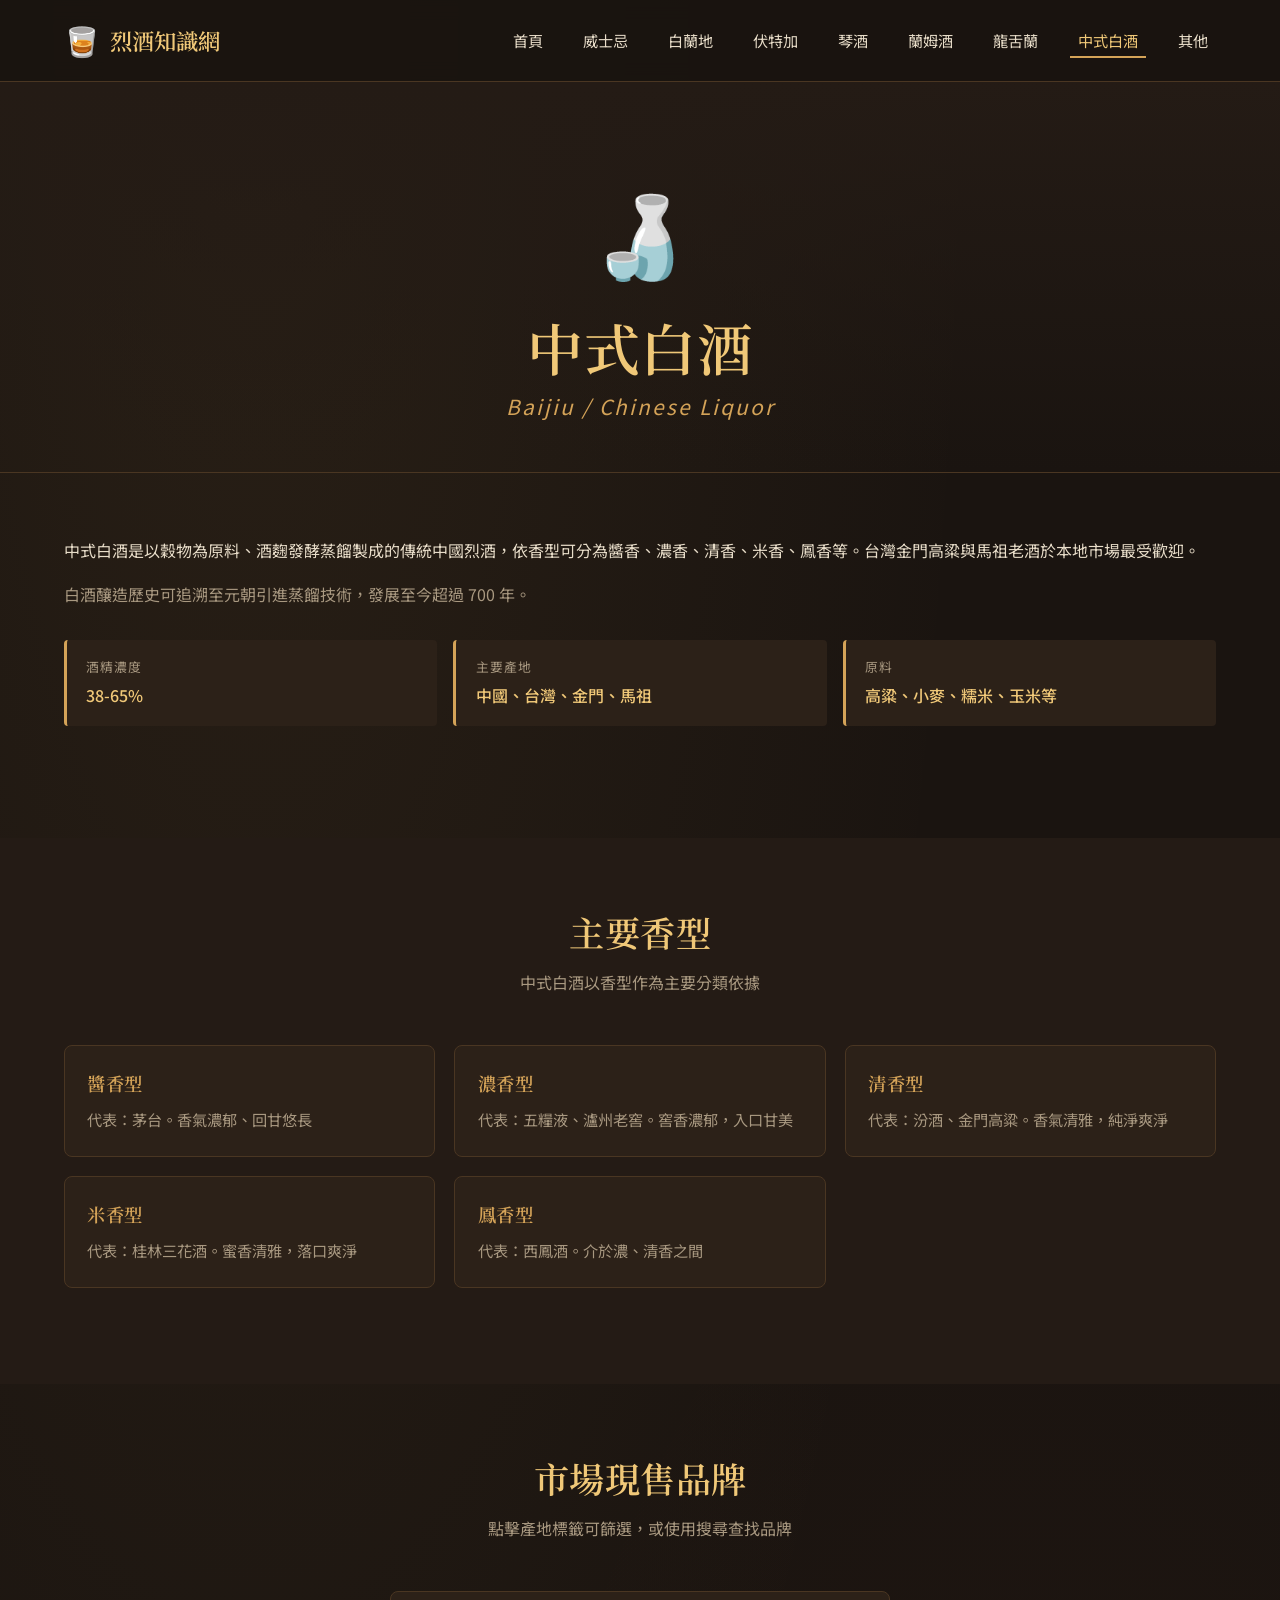
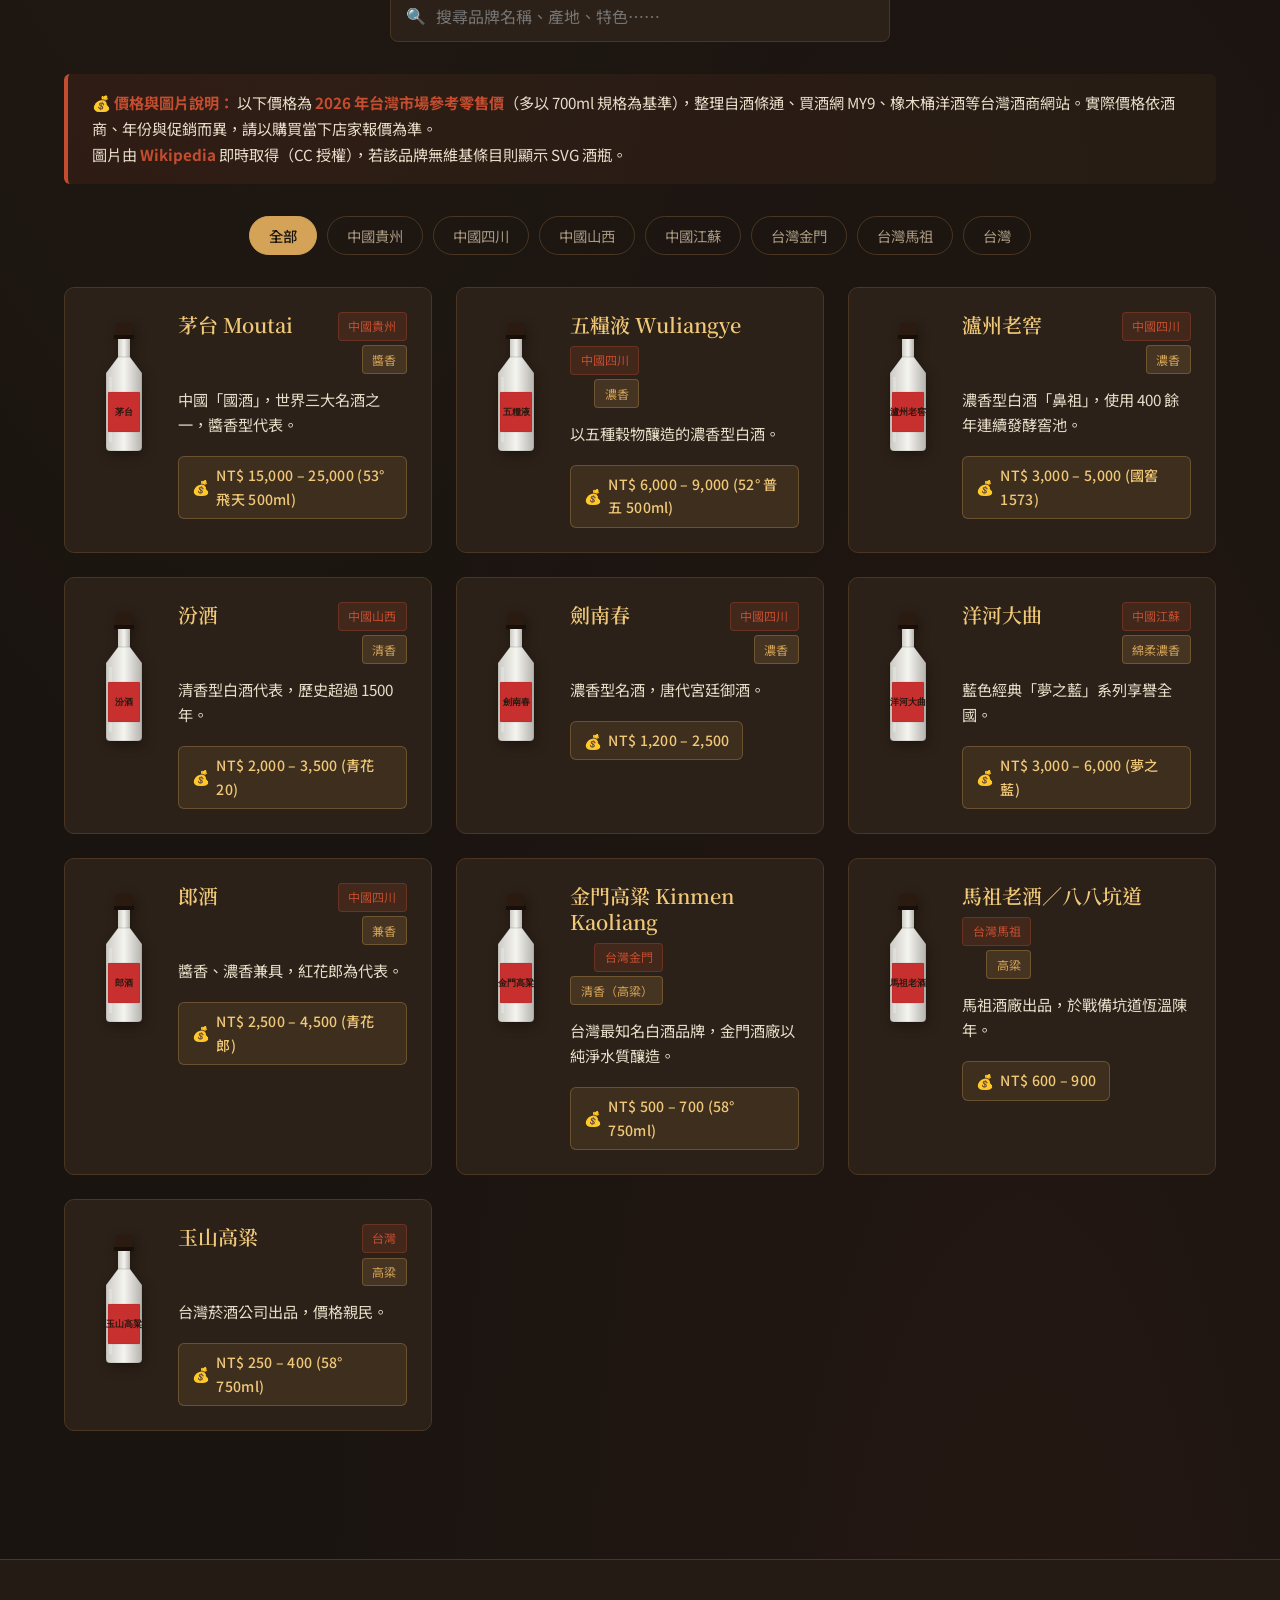
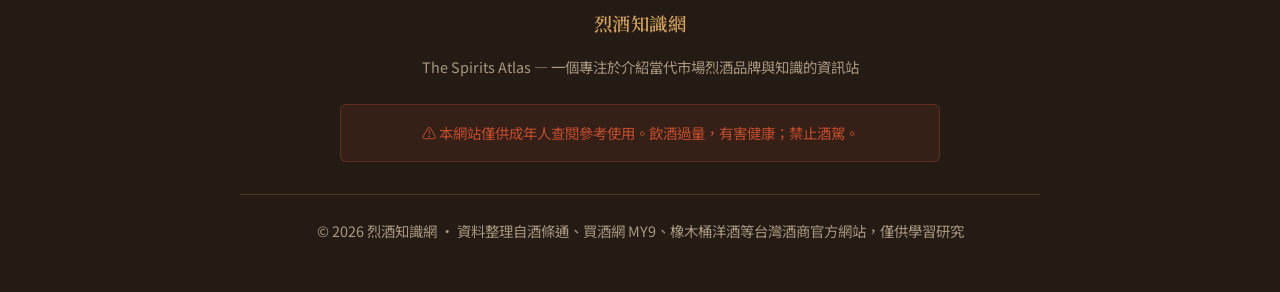
==== commit d0d3963c: "新增 Wikipedia 即時抓圖機制 - 為 97 個品牌都加上 wikiPage 欄位（指向 Wikipedia 條目） - main.js 新增 fetchWikiThumbnail：呼叫 Wi" ====
--- a/pages/baijiu.html
+++ b/pages/baijiu.html
@@ -59,8 +59,8 @@
       </div>
 
       <div class="notice-banner" style="margin-bottom:1rem;">
-        <strong>💰 價格說明：</strong>
-        以下價格為 <strong>2026 年台灣市場參考零售價</strong>（多以 700ml 規格為基準），整理自酒條通、買酒網 MY9、橡木桶洋酒等台灣酒商網站。實際價格依酒商、年份與促銷而異，請以購買當下店家報價為準。
+        <strong>💰 價格與圖片說明：</strong>
+        以下價格為 <strong>2026 年台灣市場參考零售價</strong>（多以 700ml 規格為基準），整理自酒條通、買酒網 MY9、橡木桶洋酒等台灣酒商網站。實際價格依酒商、年份與促銷而異，請以購買當下店家報價為準。<br>圖片由 <strong>Wikipedia</strong> 即時取得（CC 授權），若該品牌無維基條目則顯示 SVG 酒瓶。
       </div>
 
       <div class="filter-bar" id="filterBar"></div>
--- a/css/style.css
+++ b/css/style.css
@@ -389,6 +389,28 @@
   align-items: center;
   justify-content: center;
   padding-top: 0.3rem;
+  min-height: 140px;
+  position: relative;
+}
+
+.brand-bottle.has-image {
+  background: linear-gradient(180deg, rgba(255,255,255,0.05), rgba(255,255,255,0.01));
+  border-radius: 8px;
+  padding: 6px;
+}
+
+.brand-image {
+  width: 100%;
+  max-width: 70px;
+  max-height: 140px;
+  object-fit: contain;
+  filter: drop-shadow(2px 4px 8px rgba(0, 0, 0, 0.5));
+  transition: transform 0.3s ease;
+  animation: fadeIn 0.5s ease-out;
+}
+
+.brand-card:hover .brand-image {
+  transform: translateY(-4px) scale(1.05);
 }
 
 .bottle-svg {
@@ -665,6 +687,10 @@
   .bottle-svg {
     width: 50px;
     height: 116px;
+  }
+  .brand-image {
+    max-width: 56px;
+    max-height: 116px;
   }
   .info-grid {
     grid-template-columns: 1fr;
